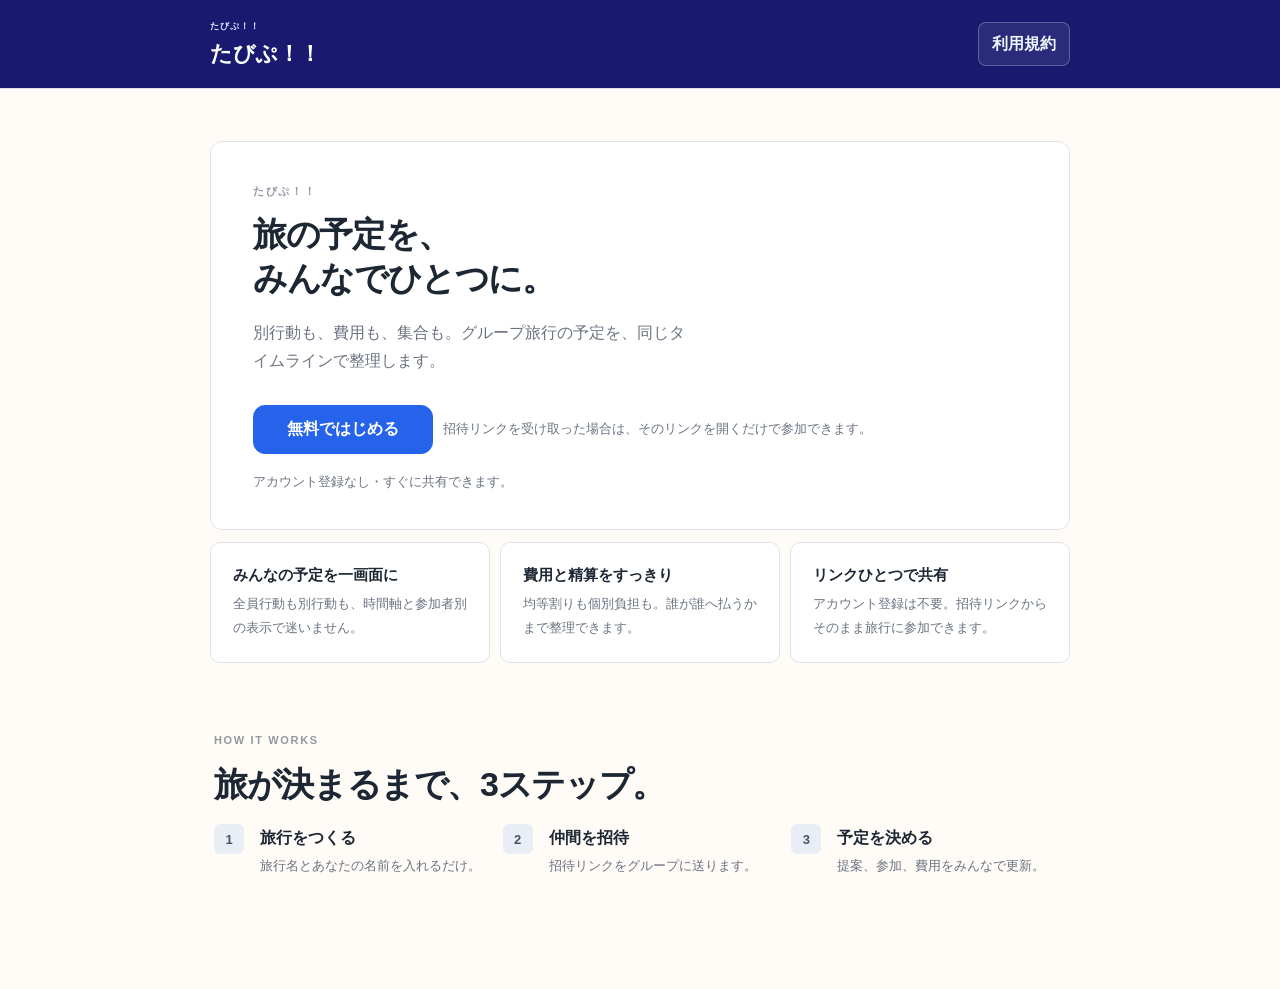
==== index.html @ c7f22141 "Share app header on landing page" ====
<!doctype html>
<html lang="ja">
<head>
  <meta charset="utf-8"><meta name="viewport" content="width=device-width,initial-scale=1">
  <title>たびぷ！！ | みんなの旅を、ひとつに。</title><link rel="stylesheet" href="style.css?v=tabipu-20260816">
  <script>const p=new URLSearchParams(location.search);if(p.has('trip')||p.has('invite')||p.has('start'))location.replace('app.html'+location.search+location.hash);</script>
</head>
<body class="homeOnly">
  <header id="siteHeader" class="landingHeader"><div><p class="eyebrow">たびぷ！！</p><h1>たびぷ！！</h1></div><a class="identity termsBack" href="terms.html">利用規約</a></header>
  <section class="welcome">
    <div class="welcomeInner"><p class="eyebrow">たびぷ！！</p><h1>旅の予定を、<br>みんなでひとつに。</h1><p>別行動も、費用も、集合も。グループ旅行の予定を、同じタイムラインで整理します。</p><div class="welcomeActions"><a class="primary homeCta" href="app.html?start=1">無料ではじめる</a><p class="homeInviteNote">招待リンクを受け取った場合は、そのリンクを開くだけで参加できます。</p></div><small>アカウント登録なし・すぐに共有できます。</small></div>
    <div class="homeFeatures"><article><i>⌁</i><h3>みんなの予定を一画面に</h3><p>全員行動も別行動も、時間軸と参加者別の表示で迷いません。</p></article><article><i>¥</i><h3>費用と精算をすっきり</h3><p>均等割りも個別負担も。誰が誰へ払うかまで整理できます。</p></article><article><i>↗</i><h3>リンクひとつで共有</h3><p>アカウント登録は不要。招待リンクからそのまま旅行に参加できます。</p></article></div>
    <section class="homeSteps"><p class="eyebrow">HOW IT WORKS</p><h2>旅が決まるまで、3ステップ。</h2><div><article><b>1</b><h3>旅行をつくる</h3><p>旅行名とあなたの名前を入れるだけ。</p></article><article><b>2</b><h3>仲間を招待</h3><p>招待リンクをグループに送ります。</p></article><article><b>3</b><h3>予定を決める</h3><p>提案、参加、費用をみんなで更新。</p></article></div></section>
  </section>
</body></html>
---- style.css ----
:root{--ink:#22313f;--muted:#697783;--paper:#fffdf8;--line:#e9e3d9;--accent:#e75d38;--navy:#18344a}*{box-sizing:border-box}body{margin:0;background:#f5f1e9;color:var(--ink);font-family:-apple-system,BlinkMacSystemFont,"Segoe UI",sans-serif}header{padding:28px max(20px,calc((100% - 860px)/2));background:var(--navy);color:white;display:flex;justify-content:space-between;gap:16px;align-items:center}h1,h2,p{margin-top:0}h1{margin-bottom:4px;font-size:28px}.eyebrow{font-size:11px;letter-spacing:.12em;font-weight:700;opacity:.72;margin-bottom:8px}header p:last-child{margin:0;opacity:.75}.identity,button,.fileButton{border:0;border-radius:10px;padding:11px 14px;font:inherit;font-weight:650;cursor:pointer}.identity{white-space:nowrap;background:#ffffff19;color:white;border:1px solid #ffffff40}.primary{background:var(--accent);color:white;box-shadow:0 5px 14px #a6371e40}.textButton{background:transparent;color:var(--accent);padding:5px}main{max-width:860px;margin:auto;padding:20px}.hero{padding:24px;background:#f2c87f;border-radius:18px;margin-bottom:18px}.hero h2{font-size:24px;margin-bottom:8px}.hero h2 span{background:var(--navy);color:white;border-radius:20px;padding:3px 10px;font-size:17px}.card{background:var(--paper);border:1px solid var(--line);border-radius:16px;padding:18px;margin-bottom:16px;box-shadow:0 2px 8px #2f241008}.sectionHead{display:flex;align-items:center;justify-content:space-between;gap:12px;margin-bottom:14px}.sectionHead h2{margin:0;font-size:19px}.sectionHead input{border:1px solid var(--line);border-radius:8px;padding:7px}.timeline{position:relative}.event{display:grid;grid-template-columns:80px 1fr;gap:10px;padding:12px 0;border-top:1px solid var(--line)}.event time{font-weight:700;font-size:13px;color:var(--muted)}.eventBody{border-left:5px solid var(--accent);padding:3px 10px}.eventBody strong{display:block}.eventBody small{display:block;color:var(--muted);margin-top:4px}.chip{display:inline-block;margin:7px 3px 0 0;padding:3px 8px;border-radius:12px;background:#edf0f1;font-size:12px}.proposal{padding:16px 0;border-top:1px solid var(--line)}.proposal:first-child{border-top:0;padding-top:0}.proposal h3{margin:0 0 6px;font-size:17px}.meta{font-size:13px;color:var(--muted)}.votes{display:flex;gap:7px;flex-wrap:wrap;margin:12px 0}.vote{background:#f2f0eb;color:var(--ink);font-size:13px;padding:8px 10px}.vote.active{background:#dcece7;color:#175343}.adopt{background:var(--navy);color:#fff;font-size:13px}.members{display:flex;gap:10px;flex-wrap:wrap}.member{background:#f4f1eb;border-radius:20px;padding:7px 11px;font-size:14px}.dot{display:inline-block;width:9px;height:9px;border-radius:50%;margin-right:5px}.tools p{color:var(--muted)}.tools button,.fileButton{background:#eee9df;margin-right:8px;display:inline-block}dialog{width:min(92vw,480px);border:0;border-radius:16px;box-shadow:0 16px 50px #0005;padding:24px;color:var(--ink)}dialog::backdrop{background:#18344a80}dialog form{display:grid;gap:14px}dialog h2{margin:0}.close{position:absolute;right:10px;top:8px;background:transparent;font-size:24px;font-weight:400;padding:4px 10px}label{display:grid;gap:6px;font-weight:650}input{font:inherit;padding:10px;border-radius:8px;border:1px solid #d9d3c8}.row{display:grid;grid-template-columns:1fr 1fr;gap:10px}fieldset{border:1px solid var(--line);border-radius:10px}.choice{display:block;padding:7px;font-weight:400}.choice input{padding:0;margin-right:8px}.identityChoice{display:block;text-align:left;background:#f3f0e9;margin:0;padding:12px}.empty{color:var(--muted);font-size:14px;padding:8px 0}@media(max-width:560px){header{padding:22px 16px;align-items:flex-start;flex-direction:column}.identity{width:100%;text-align:left}main{padding:14px}.hero{padding:20px}.event{grid-template-columns:65px 1fr}}
:root{--x:0}.expenseSummary{display:flex;gap:8px;overflow:auto;padding-bottom:8px}.balance{flex:1;min-width:145px;background:#f4f1eb;border-radius:10px;padding:11px;font-size:13px}.balance strong{display:block;font-size:18px;margin-top:4px}.positive{color:#14725f}.negative{color:#bd442b}.expenseLine{display:flex;justify-content:space-between;gap:10px}.expenseLine b{white-space:nowrap}.settlements{margin-top:10px;padding:12px;background:#e3f0ec;border-radius:10px}.settlements h3{font-size:14px;margin:0 0 8px}.settlements p{font-size:14px;margin:5px 0}.validation{font-size:13px;color:#bd442b;margin:0}select{font:inherit;padding:10px;border-radius:8px;border:1px solid #d9d3c8;background:white}
[hidden]{display:none!important}
.mapLink{display:inline-block;margin-top:8px;color:#1669c6;text-decoration:none;font-size:13px;font-weight:650}.mapLink:hover{text-decoration:underline}
.hint{font-size:12px;font-weight:400;color:var(--muted)}
.stayTimeline{margin:2px 0 14px}.stayLane{border:1px solid #bdd3cb;background:#eff7f3;border-radius:12px;padding:13px;margin-bottom:8px}.stayLane h3{margin:0 0 5px;font-size:16px}.stayLane p{margin:5px 0;font-size:13px;color:#45655c}.stayLabel{font-size:11px;font-weight:700;letter-spacing:.08em;color:#287661}
textarea{font:inherit;padding:10px;border-radius:8px;border:1px solid #d9d3c8;resize:vertical}
#scheduleCostFields{border-top:1px solid var(--line);padding-top:14px}#scheduleCostFields h3{margin:0;font-size:16px}
.inlineCost{border-top:1px solid var(--line);padding-top:13px}.inlineCost h3{margin:0;font-size:16px}.inlineCost p{margin:8px 0}.inlineCost select{padding:7px}.inlineCost label{display:block}
.editButton{background:#eee9df;color:var(--ink);font-size:13px;padding:8px 10px;margin-top:10px}.activityLog{border-top:1px solid var(--line);margin-top:18px;padding-top:15px}.activityLog h3{font-size:16px;margin:0 0 8px}.logItem{border-top:1px solid var(--line);padding:9px 0;font-size:13px}.logItem small{display:block;color:var(--muted);margin-top:3px}
.answerNeeded{margin:8px 0;color:#b5482c;font-size:13px;font-weight:700}
.viewSwitch{display:inline-flex;gap:4px;margin-right:8px}.viewSwitch button{padding:7px 9px;background:#eee9df;color:var(--ink);font-size:12px}.viewSwitch button.active{background:var(--navy);color:#fff}.memberLane{border-top:1px solid var(--line);padding:13px 0}.memberLane h3{margin:0 0 8px;font-size:15px}.laneEvent{border-left:4px solid var(--accent);padding:7px 9px;margin:7px 0;background:#fff}.laneEvent time{font-size:12px;font-weight:700;color:var(--muted);margin-right:8px}.laneEvent small{display:block;color:var(--muted);margin-top:3px}
.allPlans{margin-top:20px;padding-top:16px;border-top:2px solid var(--line)}.allPlans h3{margin:0 0 8px;font-size:17px}.allPlan{padding:9px 0;border-top:1px solid var(--line);font-size:14px}.allPlan time{color:var(--muted);font-weight:700;margin-right:7px}.allPlan small{color:var(--muted)}
.timelineTitleRow{margin-bottom:12px}.timelineControls{display:flex;gap:8px;flex-wrap:wrap;align-items:center;margin-bottom:14px}.timelineControls #datePicker{width:154px}.timelineControls .viewSwitch{margin:0}
.typeBadge{display:inline-block;border-radius:10px;padding:2px 7px;margin-right:5px;font-size:11px;font-weight:700;color:#fff}.type-transport{background:#4476b9}.type-stay{background:#278468}.type-meal{background:#c46725}.type-attraction{background:#7a5bbb}.type-other{background:#687582}.type-activity{background:#e75d38}
.eventBody{background:#fff!important;color:var(--ink)}
.welcome{min-height:calc(100vh - 120px);padding:52px 20px 72px;background:linear-gradient(135deg,#f5f1e9 0%,#f8f5ee 62%,#e5efea 100%)}.welcomeInner{max-width:650px;margin:0 auto;padding:48px 42px;border:1px solid #e2ddd2;border-radius:24px;background:#fffdf9;box-shadow:0 18px 46px #20354512}.welcome .eyebrow{color:#3f6d72;font-size:11px;letter-spacing:.15em;font-weight:750}.welcome h2{font-size:clamp(31px,6vw,49px);line-height:1.24;letter-spacing:.01em;margin:13px 0 18px;color:#17394d}.welcome p:not(.eyebrow){max-width:440px;color:var(--muted);line-height:1.8}.welcomeActions{display:flex;gap:10px;flex-wrap:wrap;margin:29px 0 18px}.welcome .primary{padding:14px 18px}.welcomeSecondary{padding:13px 17px;background:#edf2ee;color:#245a58;border:1px solid #cfe0d8}.welcome small{color:var(--muted)}
.consent{margin-top:-4px;color:var(--muted);font-size:12px;line-height:1.65}
.joinParticipantButtons{display:grid;grid-template-columns:1fr 1fr;gap:9px;padding:3px 0}.joinParticipantButtons button{min-height:64px;padding:11px 12px;text-align:left;background:#f7faf8;color:#244c50;border:1px solid #d8e5df;border-radius:12px;font-size:14px;line-height:1.35;box-shadow:none;transition:.15s ease}.joinParticipantButtons button:hover{border-color:#4d8980;background:#edf6f2;transform:translateY(-1px)}.newParticipantName{margin-top:10px;padding-top:18px;border-top:1px solid var(--line)}.newParticipantName span{font-size:16px;color:var(--ink)}#joinInfoDialog{padding:30px}#joinInfoDialog h2{font-size:24px;margin-bottom:7px}#joinInfoDialog .hint{line-height:1.65;margin-bottom:18px}@media(max-width:420px){.joinParticipantButtons{grid-template-columns:1fr}}
/* Header: keep the trip name prominent and make the current-user control feel secondary. */
header{position:relative;isolation:isolate;overflow:hidden;padding-top:24px;padding-bottom:24px;background:linear-gradient(118deg,#112e43 0%,#19485a 58%,#27606b 100%);box-shadow:0 3px 16px #102b3a24}
header::before{content:"";position:absolute;z-index:-1;width:330px;height:330px;right:-125px;top:-220px;border:1px solid #ffffff2c;border-radius:50%;box-shadow:0 0 0 34px #ffffff0b,0 0 0 68px #ffffff08}
header::after{content:"";position:absolute;z-index:-1;width:210px;height:210px;left:38%;bottom:-180px;border-radius:50%;background:#ed9d6652;filter:blur(3px)}
header h1{font-size:30px;line-height:1.15;letter-spacing:.01em;margin:0 0 9px}
header .eyebrow{display:flex;align-items:center;gap:7px;margin:0 0 8px;color:#b9dde0;font-size:10px;letter-spacing:.16em;opacity:1}
header .eyebrow::before{content:"";width:18px;height:2px;background:#f3ae72;border-radius:2px}
header p:last-child{display:inline-flex;align-items:center;min-height:25px;padding:3px 9px;border-radius:99px;background:#ffffff14;color:#e6f1ee;font-size:13px;opacity:1}
.identity{min-height:44px;padding:10px 13px;border-radius:12px;background:#ffffff12;border:1px solid #ffffff36;box-shadow:inset 0 1px #ffffff19;backdrop-filter:blur(8px);transition:background .15s ease,transform .15s ease}
.identity:hover{background:#ffffff20;transform:translateY(-1px)}
@media(max-width:560px){header{padding-top:22px;padding-bottom:20px}header h1{font-size:27px}.identity{width:auto;min-width:100%;text-align:left}}
@media(max-width:560px){.welcome{padding:28px 16px 48px}.welcomeInner{padding:32px 24px;border-radius:19px}.welcomeActions{display:grid}.welcomeActions button{width:100%}}

/* Mobile finishing pass: keep every common action within thumb reach and avoid cramped two-column forms. */
@media(max-width:560px){
  body{font-size:15px}
  header{gap:14px}
  header .eyebrow{font-size:9px;letter-spacing:.13em}
  header h1{font-size:26px}
  .identity{min-height:46px;padding:11px 13px}
  main{padding:12px 10px 28px}
  .card{border-radius:14px;padding:16px 14px;margin-bottom:12px}
  .sectionHead{align-items:center;margin-bottom:13px}
  .sectionHead h2{font-size:18px}
  .textButton{min-height:40px;padding:8px 4px;white-space:nowrap}
  .timelineControls{display:grid;grid-template-columns:minmax(0,1fr);gap:9px;min-width:0}
  .timelineControls #datePicker{display:block;box-sizing:border-box;min-width:0;max-width:100%;width:100%;min-height:44px;font-size:16px}
  .row,.row label,.timelineControls,label:has(input[type="date"]){min-width:0;max-width:100%}
  input[type="date"]{display:block;box-sizing:border-box;min-width:0!important;max-width:100%!important;width:100%!important;-webkit-appearance:none;appearance:none}
  input[type="date"]::-webkit-date-and-time-value{min-width:0;text-align:left}
  input[type="date"]::-webkit-datetime-edit{min-width:0;padding:0}
  .timelineControls .viewSwitch{display:grid;grid-template-columns:1fr 1fr;width:100%}
  .viewSwitch button{min-height:42px;padding:9px}
  .event{grid-template-columns:58px minmax(0,1fr);gap:8px;padding:13px 0}
  .event time{font-size:12px;line-height:1.45;word-break:break-word}
  .eventBody{min-width:0;padding:4px 9px;overflow-wrap:anywhere}
  .eventBody strong{font-size:15px;line-height:1.45}
  .eventBody small{font-size:12px;line-height:1.55}
  .chip{margin-top:6px;padding:4px 8px}
  .stayLane{padding:12px}
  .proposal{padding:14px 0}
  .proposal h3{font-size:16px;line-height:1.45;overflow-wrap:anywhere}
  .votes{gap:6px;margin:10px 0}
  .vote,.adopt,.editButton{min-height:40px;padding:8px 10px}
  .members{gap:7px}
  .member{padding:7px 10px}
  .expenseSummary{margin:0 -2px;padding:0 2px 9px;scroll-snap-type:x proximity}
  .balance{min-width:174px;scroll-snap-align:start}
  .settlements{padding:12px}
  .expenseLine{align-items:flex-start;flex-direction:column;gap:3px}
  .tools button,.tools .fileButton{width:100%;min-height:44px;margin:0 0 8px;text-align:left}
  dialog{width:100vw;max-width:none;max-height:90svh;margin:0;padding:26px 18px 20px;border-radius:20px 20px 0 0;position:fixed;bottom:0}
  dialog form{max-height:calc(90svh - 46px);overflow:auto;padding:2px 3px 14px;gap:13px}
  dialog h2{padding-right:34px;font-size:22px;line-height:1.35}
  .close{right:8px;top:8px;min-width:44px;min-height:44px;padding:3px 10px}
  input,select,textarea{min-height:44px;font-size:16px}
  textarea{min-height:88px}
  label{gap:7px}
  .row{grid-template-columns:1fr;gap:12px}
  fieldset{padding:8px}
  .choice{min-height:42px;padding:10px 7px}
  .choice input{min-height:auto}
  .primary{min-height:48px;font-size:16px}
  .inlineCost p{line-height:1.55}
  .joinParticipantButtons{gap:8px}
  #joinInfoDialog{padding:26px 18px 20px}
  #joinInfoDialog .joinParticipantButtons{grid-template-columns:1fr}
  .joinParticipantButtons button{min-height:56px;font-size:15px}
  .newParticipantName{padding-top:14px}
  .welcome{min-height:calc(100svh - 116px)}
}

@media(max-width:360px){
  .card{padding:14px 12px}
  .event{grid-template-columns:53px minmax(0,1fr)}
  .sectionHead h2{font-size:17px}
  .textButton{font-size:14px}
  .welcomeInner{padding:28px 20px}
}

.memberInvite{display:flex;justify-content:center;margin-top:16px;padding-top:14px;border-top:1px solid var(--line)}
.inviteButton{min-width:210px;background:#e3f0ec;color:#175343;border:1px solid #bdd9ce;box-shadow:none}
input::placeholder,textarea::placeholder{color:transparent;opacity:0}
.siteFooter{max-width:860px;margin:0 auto;padding:0 20px 28px;text-align:center;font-size:13px}.siteFooter a{color:var(--muted);text-decoration:none}.siteFooter a:hover{text-decoration:underline}.termsPage{max-width:760px}.terms h2{margin:26px 0 8px;font-size:18px}.terms p{line-height:1.85}.terms .meta{color:var(--muted);font-size:13px}.termsBack{text-decoration:none;display:inline-flex;align-items:center}@media(max-width:560px){.siteFooter{padding:0 14px 24px}.termsPage{padding:12px 10px 28px}.terms h2{font-size:17px;margin-top:23px}.terms p{line-height:1.78}.termsBack{width:auto;min-width:auto}}

.welcome{min-height:100svh}.homeNav{max-width:980px;margin:0 auto 36px;display:flex;align-items:center;justify-content:space-between;color:var(--muted);font-size:13px}.homeNav a{color:inherit;text-decoration:none}.homeNav>a:last-child:hover{text-decoration:underline}.homeBrand{display:inline-flex;align-items:center;gap:8px;color:var(--navy)!important;font-size:16px;font-weight:800;letter-spacing:.01em}.homeBrand span{width:21px;height:10px;border-top:3px solid var(--accent);border-bottom:3px solid #4f8b87;border-radius:99px;transform:skewX(-24deg)}.welcomeInner{max-width:980px;padding:54px 54px 48px;background:linear-gradient(115deg,#fffdf9 0%,#fffdf9 62%,#eef5f1 100%);position:relative;overflow:hidden}.welcomeInner::after{content:"";position:absolute;right:-36px;bottom:-65px;width:245px;height:245px;border:24px solid #e8ad7e2b;border-radius:50%}.welcomeInner>*{position:relative;z-index:1}.welcomeInner .primary{min-width:180px}.homeFeatures{max-width:980px;margin:20px auto 68px;display:grid;grid-template-columns:repeat(3,1fr);gap:13px}.homeFeatures article{padding:23px 22px;background:#fffdf9;border:1px solid var(--line);border-radius:16px;box-shadow:0 7px 18px #19354309}.homeFeatures i{display:grid;place-items:center;width:34px;height:34px;border-radius:10px;background:#e6f1ed;color:#1e6760;font-style:normal;font-size:20px;font-weight:800}.homeFeatures h3{margin:15px 0 7px;font-size:16px}.homeFeatures p{margin:0;color:var(--muted);font-size:13px;line-height:1.7}.homeSteps{max-width:980px;margin:0 auto;padding:0 4px 34px}.homeSteps h2{font-size:27px;margin:10px 0 24px;color:var(--navy)}.homeSteps>div{display:grid;grid-template-columns:repeat(3,1fr);gap:14px}.homeSteps article{display:grid;grid-template-columns:34px 1fr;column-gap:12px}.homeSteps b{grid-row:span 2;display:grid;place-items:center;width:30px;height:30px;border-radius:50%;background:var(--navy);color:#fff;font-size:13px}.homeSteps h3{margin:4px 0 5px;font-size:16px}.homeSteps p{margin:0;color:var(--muted);font-size:13px;line-height:1.65}@media(max-width:700px){.homeFeatures,.homeSteps>div{grid-template-columns:1fr}.homeFeatures{margin-bottom:48px}.homeSteps article{max-width:390px}}@media(max-width:560px){.welcome{padding:22px 16px 42px}.homeNav{margin-bottom:24px}.welcomeInner{padding:31px 24px 29px}.welcomeInner::after{width:190px;height:190px;right:-60px;bottom:-80px}.welcome h2{font-size:33px}.homeFeatures{gap:10px;margin:14px 0 42px}.homeFeatures article{padding:18px 17px;display:grid;grid-template-columns:35px 1fr;column-gap:12px}.homeFeatures h3{margin:1px 0 5px}.homeFeatures p{grid-column:2}.homeSteps h2{font-size:23px;margin-bottom:20px}.homeSteps>div{gap:17px}}
.headerActions{display:flex;align-items:center;gap:9px}.homeLink{padding:10px 11px;border-radius:10px;color:#e6f1ee;text-decoration:none;font-size:14px;font-weight:700}.homeLink:hover{background:#ffffff14}.newTripButton{min-height:40px;padding:9px 12px;background:#f3ae72;color:#17394d;border:1px solid #ffd1ad;box-shadow:none;font-size:14px;white-space:nowrap}@media(max-width:560px){.headerActions{width:100%;flex-direction:column;align-items:stretch;gap:6px}.homeLink{text-align:left;padding:10px 13px}.headerActions .identity,.headerActions .newTripButton{width:100%;text-align:left}}
.homeOnly .welcome{display:block}.homeCta{display:inline-flex;align-items:center;justify-content:center;text-decoration:none}.homeInviteNote{align-self:center!important;margin:0!important;font-size:13px!important;line-height:1.6!important;max-width:285px}
.mobileBottomActions{display:none}@media(max-width:560px){main{padding-bottom:8px}.headerActions{display:block;width:auto}.headerActions .newTripButton{display:none}.headerActions .identity{display:block;width:auto;min-width:0;text-align:left}.mobileBottomActions{position:relative;display:grid;grid-template-columns:1fr;margin:0 10px 8px;padding:9px;border:1px solid var(--line);border-radius:12px;background:var(--paper);box-shadow:0 4px 10px #2035450a}.mobileBottomActions button{min-height:42px;border-radius:9px;padding:9px 12px;font:inherit;font-size:15px;font-weight:700;text-align:center}.mobileBottomActions #openTripSetupBottom{background:#f3ae72;color:#17394d;border:1px solid #ffd1ad}.siteFooter{padding-bottom:14px}}

/* Editorial travel-board theme */
:root{--ink:#172433;--muted:#5e6870;--paper:#fffef9;--line:#c9c7bd;--accent:#e63f20;--navy:#172433}
body{background:#e7e4db;background-image:linear-gradient(90deg,#d8d5cb55 1px,transparent 1px),linear-gradient(#d8d5cb55 1px,transparent 1px);background-size:26px 26px;color:var(--ink);font-family:"Hiragino Sans","Yu Gothic",-apple-system,BlinkMacSystemFont,"Segoe UI",sans-serif}
header{padding-top:20px!important;padding-bottom:20px!important;background:#172433!important;border-bottom:5px solid var(--accent);box-shadow:none!important}
header::before,header::after{display:none!important}header h1{font-size:29px!important;letter-spacing:-.02em}header .eyebrow{color:#f0c56b!important}header .eyebrow::before{width:12px!important;background:var(--accent)!important}.identity{border-radius:3px!important;background:transparent!important;border:1px solid #80909b!important;box-shadow:none!important;backdrop-filter:none!important}.identity:hover{background:#ffffff16!important;transform:none!important}
button,.fileButton{border-radius:3px!important;box-shadow:none!important;letter-spacing:.01em}.primary{background:var(--accent)!important;border:1px solid #bd2c16!important;box-shadow:4px 4px 0 #172433!important}.primary:active{transform:translate(2px,2px);box-shadow:2px 2px 0 #172433!important}.textButton{color:var(--accent)!important;font-weight:800}.newTripButton{border-radius:3px!important;background:#f0c56b!important;border-color:#f0c56b!important}
main{max-width:920px}.card{border:1px solid #aaa99f!important;border-radius:3px!important;box-shadow:4px 4px 0 #b9b6ad!important;background:var(--paper)!important}.sectionHead{padding-bottom:11px;border-bottom:2px solid var(--ink)}.sectionHead h2{font-size:18px!important;letter-spacing:.04em}.sectionHead h2::before{content:"/ ";color:var(--accent)}
.event{border-color:#d8d5cb!important}.eventBody{border-left-width:4px!important;background:transparent!important}.eventBody strong{font-size:16px}.chip{border-radius:2px!important;background:#e8e7df!important}.typeBadge{border-radius:2px!important}.stayLane{border-radius:3px!important;border-color:#6f8c87!important;background:#eff2e9!important}.proposal{border-color:#d8d5cb!important}.proposal h3{letter-spacing:.01em}.vote,.editButton{border-radius:3px!important;background:#e8e7df!important}.adopt{border-radius:3px!important;background:#172433!important}.members{gap:7px}.member{border-radius:3px!important;background:#ecebe4!important}.memberInvite{border-color:#c9c7bd!important}.inviteButton{border-radius:3px!important;background:#f0c56b!important;border-color:#dba841!important;color:#172433!important}
.balance{border-radius:3px!important;background:#ecebe4!important;border-left:4px solid #172433}.settlements{border-radius:3px!important;background:#eef2e9!important;border:1px solid #98a69c}.tools button,.fileButton{border:1px solid #c9c7bd!important;border-radius:3px!important;background:#ecebe4!important}.activityLog{border-color:#c9c7bd!important}
dialog{border-radius:4px!important;border:2px solid #172433!important;box-shadow:8px 8px 0 #17243380!important}dialog::backdrop{background:#172433b8!important}.close{border-radius:0!important}.row input,.row select,input,select,textarea{border-radius:2px!important;background:#fffef9!important;border-color:#aead9f!important}fieldset{border-radius:2px!important}.choice{border-bottom:1px solid #e4e1d8}.choice:last-child{border-bottom:0}.inlineCost,#scheduleCostFields{border-color:#c9c7bd!important}
.siteFooter{font-size:12px!important;color:#59636b}.siteFooter a{color:#36434b!important}.homeLink{border-radius:3px!important}.welcome{background:#e7e4db!important;background-image:linear-gradient(90deg,#d8d5cb55 1px,transparent 1px),linear-gradient(#d8d5cb55 1px,transparent 1px)!important;background-size:26px 26px!important}.homeNav{border-bottom:1px solid #aaa99f;padding-bottom:13px}.homeBrand{font-family:Georgia,"Yu Mincho",serif;font-size:19px!important}.homeBrand span{border-radius:0!important}.welcomeInner{border:2px solid #172433!important;border-radius:3px!important;background:#fffef9!important;box-shadow:8px 8px 0 #172433!important}.welcomeInner::after{display:none}.welcome h2{font-family:Georgia,"Yu Mincho",serif;letter-spacing:-.04em!important;color:#172433!important}.welcome .eyebrow{color:#a7321d!important}.welcomeSecondary{border-radius:3px!important;background:transparent!important;color:#172433!important;border:1px solid #172433!important}.homeFeatures article{border-radius:3px!important;border-color:#aaa99f!important;background:#fffef9!important;box-shadow:3px 3px 0 #b9b6ad!important}.homeFeatures i{border-radius:2px!important;background:#172433!important;color:#f0c56b!important}.homeSteps h2{font-family:Georgia,"Yu Mincho",serif}.homeSteps b{border-radius:2px!important;background:var(--accent)!important}.homeCta{box-shadow:4px 4px 0 #172433!important}.homeInviteNote{color:#5e6870!important}
@media(max-width:560px){header{padding:16px!important}header h1{font-size:25px!important}.card{box-shadow:3px 3px 0 #b9b6ad!important;border-radius:2px!important}.sectionHead{padding-bottom:9px}.mobileBottomActions{border-radius:2px!important;border-color:#aaa99f!important;background:#fffef9!important;box-shadow:3px 3px 0 #b9b6ad!important}.mobileBottomActions #openTripSetupBottom{border-radius:2px!important;background:#f0c56b!important;color:#172433!important;border-color:#dba841!important}.welcomeInner{box-shadow:5px 5px 0 #172433!important}.homeFeatures article{box-shadow:2px 2px 0 #b9b6ad!important}}

/* Friendly travel club theme */
:root{--ink:#183b3a;--muted:#687877;--paper:#ffffff;--line:#dce6e2;--accent:#f05d43;--navy:#183b3a}
body{background:#f5f7f5!important;background-image:none!important;color:var(--ink)!important}
header{background:#183b3a!important;border-bottom:0!important;box-shadow:0 2px 0 #0d2524!important}header::before{display:block!important;content:""!important;position:absolute!important;width:260px!important;height:260px!important;right:-110px!important;top:-175px!important;border:34px solid #78c8b84d!important;border-radius:50%!important;box-shadow:none!important}header h1{font-size:28px!important;letter-spacing:-.025em!important}header .eyebrow{color:#bde9de!important;letter-spacing:.13em!important}header .eyebrow::before{width:16px!important;background:#f7b86a!important;border-radius:99px!important}
.identity{border-radius:999px!important;background:#ffffff14!important;border:1px solid #ffffff38!important}.newTripButton{border-radius:999px!important;background:#f7b86a!important;border-color:#f7b86a!important;color:#183b3a!important}
button,.fileButton{border-radius:10px!important;letter-spacing:0!important}.primary{background:var(--accent)!important;border-color:var(--accent)!important;box-shadow:0 7px 15px #e85c4130!important}.primary:active{transform:translateY(1px)!important;box-shadow:0 3px 8px #e85c4130!important}.textButton{color:var(--accent)!important;font-weight:750!important}
main{max-width:900px}.card{border:1px solid var(--line)!important;border-radius:16px!important;box-shadow:0 5px 18px #193f3a0b!important;background:var(--paper)!important}.sectionHead{padding-bottom:0!important;border-bottom:0!important}.sectionHead h2{font-size:19px!important;letter-spacing:0!important}.sectionHead h2::before{content:""!important;display:inline-block!important;width:8px!important;height:8px!important;margin:0 8px 2px 0!important;background:#78c8b8!important;border-radius:50%!important}
.event{border-color:#edf1ef!important}.eventBody{border-left-width:4px!important;background:#fbfcfb!important;border-radius:0 10px 10px 0!important;padding:8px 11px!important}.eventBody strong{font-size:16px}.chip{border-radius:999px!important;background:#edf5f2!important}.typeBadge{border-radius:999px!important}.stayLane{border-radius:12px!important;border-color:#d3e8e0!important;background:#f1f8f5!important}.proposal{border-color:#edf1ef!important}.proposal h3{letter-spacing:0!important}.vote,.editButton{border-radius:999px!important;background:#f1f4f2!important}.adopt{border-radius:999px!important;background:#183b3a!important}.member{border-radius:999px!important;background:#edf5f2!important}.memberInvite{border-color:#e7eeeb!important}.inviteButton{border-radius:999px!important;background:#e1f2ec!important;border-color:#c4e4d9!important;color:#226055!important}
.balance{border-radius:12px!important;background:#f1f7f4!important;border-left:0!important}.settlements{border-radius:12px!important;background:#f1f8f5!important;border-color:#cbe6dd!important}.tools button,.fileButton{border:1px solid #dce6e2!important;border-radius:10px!important;background:#f4f7f5!important}.activityLog{border-color:#e7eeeb!important}
dialog{border-radius:20px!important;border:0!important;box-shadow:0 20px 60px #102c2760!important}dialog::backdrop{background:#173b388c!important}.close{border-radius:999px!important}.row input,.row select,input,select,textarea{border-radius:10px!important;background:#fff!important;border-color:#cfddd8!important}fieldset{border-radius:12px!important;border-color:#dce6e2!important}.choice{border-bottom-color:#eef2f0!important}.inlineCost,#scheduleCostFields{border-color:#e5ece9!important}
.siteFooter{color:#748280!important}.siteFooter a{color:#58706a!important}.welcome{background:#f5f7f5!important;background-image:none!important}.homeNav{border-bottom:0!important}.homeBrand{font-family:inherit!important;font-size:18px!important;color:#183b3a!important}.homeBrand span{border-radius:99px!important;border-top-color:#f05d43!important;border-bottom-color:#78c8b8!important}.welcomeInner{border:0!important;border-radius:24px!important;background:#e5f4ef!important;box-shadow:none!important}.welcomeInner::after{display:block!important;right:-46px!important;bottom:-88px!important;width:265px!important;height:265px!important;border:0!important;background:#f8c67980!important;border-radius:50%!important}.welcome h2{font-family:inherit!important;letter-spacing:-.045em!important;color:#183b3a!important}.welcome .eyebrow{color:#36796d!important}.welcomeSecondary{border-radius:999px!important;background:#fff!important;color:#285c55!important;border:1px solid #c5e1d8!important}.homeFeatures article{border-radius:16px!important;border-color:#dce6e2!important;background:#fff!important;box-shadow:0 5px 16px #193f3a0a!important}.homeFeatures i{border-radius:11px!important;background:#e2f2ed!important;color:#287565!important}.homeSteps h2{font-family:inherit!important}.homeSteps b{border-radius:50%!important;background:#f05d43!important}.homeCta{box-shadow:0 7px 15px #e85c4130!important}.homeInviteNote{color:#687877!important}
@media(max-width:560px){header{padding:17px 16px!important}header h1{font-size:25px!important}.card{box-shadow:0 4px 13px #193f3a0a!important;border-radius:14px!important}.mobileBottomActions{border-radius:14px!important;border-color:#dce6e2!important;background:#fff!important;box-shadow:0 4px 13px #193f3a0a!important}.mobileBottomActions #openTripSetupBottom{border-radius:10px!important;background:#f7b86a!important;color:#183b3a!important;border-color:#f7b86a!important}.welcomeInner{box-shadow:none!important}.homeFeatures article{box-shadow:0 4px 13px #193f3a0a!important}}

/* Quiet product UI: less decoration, clearer hierarchy. */
:root{--ink:#202124;--muted:#6b7077;--paper:#ffffff;--line:#e2e4e7;--accent:#e85b45;--navy:#202124}
body{background:#f7f7f8!important;color:var(--ink)!important}
header{background:#ffffff!important;color:var(--ink)!important;border-bottom:1px solid var(--line)!important;box-shadow:none!important}header::before,header::after{display:none!important}header h1{font-size:22px!important;letter-spacing:-.02em!important;margin-bottom:2px!important}header .eyebrow{color:#798087!important;font-size:9px!important;letter-spacing:.11em!important}header .eyebrow::before{display:none!important}header p:last-child{background:transparent!important;color:var(--muted)!important;padding:0!important;min-height:0!important}.identity{color:#2d4b45!important;background:#f3f7f6!important;border:1px solid #d9e6e1!important;border-radius:8px!important}.newTripButton{background:var(--accent)!important;border-color:var(--accent)!important;color:#fff!important;border-radius:8px!important}
button,.fileButton{border-radius:8px!important}.primary{box-shadow:none!important}.primary:active{transform:none!important;box-shadow:none!important}.textButton{font-weight:650!important}
main{max-width:860px}.card{border:1px solid var(--line)!important;border-radius:12px!important;box-shadow:none!important}.sectionHead{padding-bottom:12px!important;border-bottom:1px solid #eceef0!important}.sectionHead h2{font-size:17px!important;font-weight:700!important}.sectionHead h2::before{display:none!important}
.event{border-color:#eff0f1!important}.eventBody{background:transparent!important;border-radius:0!important;padding:4px 10px!important}.eventBody strong{font-size:15px!important}.chip{background:#f1f3f4!important;border-radius:6px!important}.typeBadge{border-radius:5px!important}.stayLane{border-radius:8px!important;background:#f6faf8!important;border-color:#dce9e3!important}.proposal{border-color:#eff0f1!important}.vote,.editButton{background:#f4f5f6!important;border-radius:7px!important}.adopt{background:#37474f!important;border-radius:7px!important}.member{background:#f3f5f5!important;border-radius:7px!important}.inviteButton{background:#f3f5f5!important;border-color:#dce3e1!important;color:#314843!important;border-radius:7px!important}
.balance{background:#f7f8f8!important;border-radius:8px!important}.settlements{background:#f6faf8!important;border-color:#dce9e3!important;border-radius:8px!important}.tools button,.fileButton{background:#f7f8f8!important;border-color:#e1e4e5!important;border-radius:7px!important}.activityLog{border-color:#eceef0!important}
dialog{border:1px solid #e1e4e5!important;border-radius:14px!important;box-shadow:0 18px 48px #1f292633!important}dialog::backdrop{background:#1f29266e!important}.close{border-radius:7px!important}.row input,.row select,input,select,textarea{border-radius:7px!important;border-color:#dadddf!important}.choice{border-bottom-color:#eff0f1!important}
.welcome{background:#f7f7f8!important}.homeNav{max-width:860px!important;border-bottom:0!important}.homeBrand{font-size:16px!important;color:#202124!important}.homeBrand span{display:none!important}.welcomeInner{max-width:860px!important;padding:42px!important;border:1px solid var(--line)!important;border-radius:12px!important;background:#fff!important}.welcomeInner::after{display:none!important}.welcome h2{font-size:34px!important;letter-spacing:-.04em!important;line-height:1.3!important}.welcome .eyebrow{color:#6b7077!important}.welcomeSecondary{background:#fff!important;color:#37474f!important;border-color:#dadddf!important;border-radius:8px!important}.homeFeatures{max-width:860px!important;gap:10px!important;margin-top:12px!important}.homeFeatures article{border:1px solid var(--line)!important;border-radius:10px!important;box-shadow:none!important;background:#fff!important}.homeFeatures i{display:none!important}.homeFeatures h3{margin-top:0!important;font-size:15px!important}.homeFeatures p{font-size:13px!important}.homeSteps{max-width:860px!important}.homeSteps h2{font-size:22px!important}.homeSteps b{background:#eef1f1!important;color:#52605f!important;border-radius:6px!important}.homeCta{box-shadow:none!important}.homeInviteNote{color:#6b7077!important}
@media(max-width:560px){header{padding:14px 16px!important}header h1{font-size:20px!important}.card{border-radius:10px!important;box-shadow:none!important}.mobileBottomActions{border-radius:10px!important;box-shadow:none!important;border-color:var(--line)!important}.mobileBottomActions #openTripSetupBottom{background:var(--accent)!important;color:#fff!important;border-color:var(--accent)!important;border-radius:7px!important}.welcomeInner{padding:28px 22px!important;border-radius:10px!important}.welcome h2{font-size:29px!important}.homeFeatures article{border-radius:9px!important;box-shadow:none!important}}

/* Form accents use the same orange as the primary action. */
dialog input[type="checkbox"],dialog input[type="radio"]{accent-color:var(--accent)}
dialog input:focus,dialog select:focus,dialog textarea:focus{outline:2px solid #e85b4530;border-color:var(--accent)!important}
dialog .primary{background:var(--accent)!important;border-color:var(--accent)!important}
dialog .identityChoice,dialog .joinParticipantButtons button{background:#fff8f6!important;border-color:#f2c5bb!important;color:#8d3929!important}
dialog .joinParticipantButtons button:hover{background:#fff1ed!important;border-color:var(--accent)!important}
dialog .vote.active{background:#fff0eb!important;color:#9b3d2c!important}

/* Blue and monochrome palette. */
:root{--ink:#1d2733;--muted:#6b7280;--paper:#ffffff;--line:#dfe3e8;--accent:#2563eb;--navy:#1d2733}
:root{--paper:#fffcf7}body{background:#fffcf7!important}header{background:#1d2733!important;color:#fff!important}header .eyebrow{color:#b9c7d8!important}header .eyebrow::before{background:#60a5fa!important}.identity{color:#e8eef6!important;background:#ffffff12!important;border-color:#ffffff38!important}.newTripButton,.mobileBottomActions #openTripSetupBottom{background:#2563eb!important;border-color:#2563eb!important;color:#fff!important}.primary,dialog .primary{background:#2563eb!important;border-color:#2563eb!important}.textButton{color:#2563eb!important}
:root{--paper:#fffcf7}body{background:#fffcf7!important}header{background:#191970!important;color:#fff!important}header .eyebrow{color:#dbeafe!important}header .eyebrow::before{background:#93c5fd!important}.identity{color:#eff6ff!important;background:#ffffff14!important;border-color:#ffffff40!important}.newTripButton,.mobileBottomActions #openTripSetupBottom{background:#2563eb!important;border-color:#2563eb!important;color:#fff!important}.primary,dialog .primary{background:#2563eb!important;border-color:#2563eb!important}.textButton{color:#2563eb!important}
.sectionHead h2::before{background:#64748b!important}.eventBody{background:#fafbfc!important}.chip{background:#eef1f5!important}.type-transport{background:#2563eb!important}.type-stay{background:#475569!important}.type-meal{background:#64748b!important}.type-attraction{background:#334155!important}.type-other,.type-activity{background:#7c8794!important}.stayLane{background:#f6f8fb!important;border-color:#dce3ec!important}.vote,.editButton{background:#f1f3f5!important;color:#303944!important}.vote.active,dialog .vote.active{background:#e9f0ff!important;color:#2455b5!important}.adopt{background:#334155!important}.member{background:#f0f2f5!important}.inviteButton{background:#edf2ff!important;border-color:#d5e1ff!important;color:#2455b5!important}.balance{background:#f6f7f9!important}.settlements{background:#f5f7fa!important;border-color:#dce3ec!important}.positive{color:#2563eb!important}.negative{color:#475569!important}.tools button,.fileButton{background:#f5f6f8!important}
dialog input[type="checkbox"],dialog input[type="radio"]{accent-color:#2563eb!important}dialog input:focus,dialog select:focus,dialog textarea:focus{outline-color:#2563eb30!important;border-color:#2563eb!important}dialog .identityChoice,dialog .joinParticipantButtons button{background:#f7f9ff!important;border-color:#d6e2ff!important;color:#2455b5!important}dialog .joinParticipantButtons button:hover{background:#eef4ff!important;border-color:#2563eb!important}
.welcome{background:#f6f7f9!important}.homeBrand{color:#1d2733!important}.welcomeInner{background:#fff!important}.welcome .eyebrow{color:#6b7280!important}.welcomeSecondary{color:#334155!important;border-color:#d6dce4!important}.homeFeatures i{background:#edf2ff!important;color:#2563eb!important}.homeSteps b{background:#e9eef5!important;color:#475569!important}.homeCta{background:#2563eb!important}.homeInviteNote{color:#6b7280!important}
.welcome h1,.welcome h2{font-family:inherit!important;font-size:34px!important;line-height:1.3!important;letter-spacing:-.04em!important;color:#1d2733!important;margin:13px 0 18px}.homeCta{min-height:48px;padding:13px 20px!important;border-radius:12px!important;font-size:16px!important;font-weight:700!important}.homeOnly .welcomeActions{align-items:center}.homeOnly .welcomeInner{padding-bottom:38px!important}@media(max-width:560px){.welcome h1,.welcome h2{font-size:29px!important}.homeCta{width:100%;border-radius:12px!important}}
.welcome{background:#fffcf7!important}

/* Form typography scale. */
dialog form{font-size:14px!important;line-height:1.45}dialog h2{font-size:25px!important;line-height:1.3!important}dialog label{font-size:25px!important;line-height:1.35!important}dialog input,dialog select,dialog textarea{font-size:15px!important;line-height:1.4!important}dialog .choice,dialog .identityChoice,dialog .joinParticipantButtons button{font-size:14px!important}dialog .hint,dialog .validation{font-size:12px!important;line-height:1.55!important}dialog h3,dialog legend{font-size:14px!important}@media(max-width:560px){dialog h2{font-size:25px!important}dialog label{font-size:25px!important}dialog input,dialog select,dialog textarea{font-size:16px!important}dialog .choice,dialog .identityChoice,dialog .joinParticipantButtons button{font-size:14px!important}}
.tools>h2{margin-bottom:12px;font-size:17px!important;line-height:1.35}
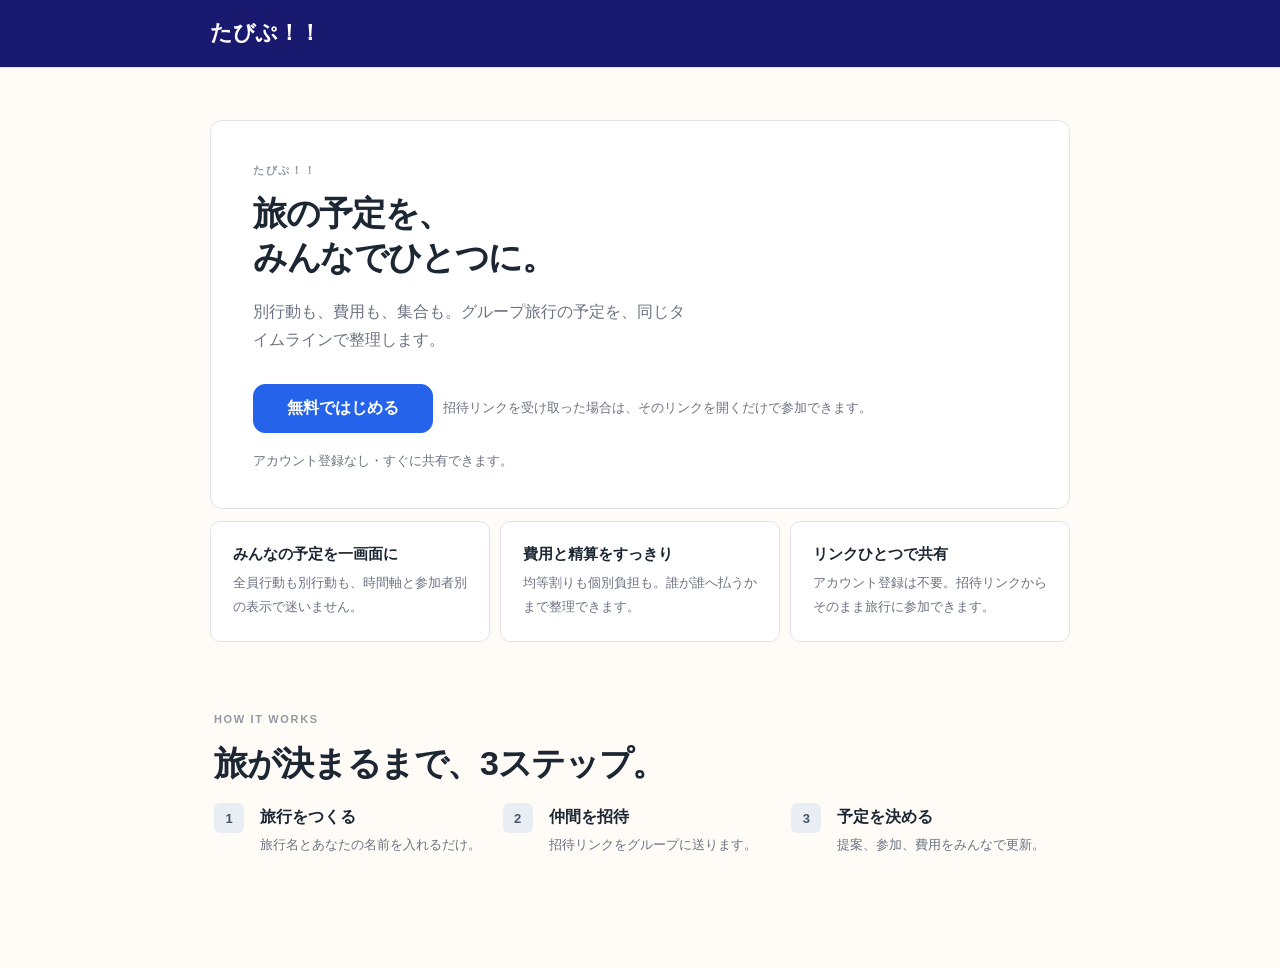
==== commit 9680962c: "Simplify landing header" ====
--- a/index.html
+++ b/index.html
@@ -6,7 +6,7 @@
   <script>const p=new URLSearchParams(location.search);if(p.has('trip')||p.has('invite')||p.has('start'))location.replace('app.html'+location.search+location.hash);</script>
 </head>
 <body class="homeOnly">
-  <header id="siteHeader" class="landingHeader"><div><p class="eyebrow">たびぷ！！</p><h1>たびぷ！！</h1></div><a class="identity termsBack" href="terms.html">利用規約</a></header>
+  <header id="siteHeader" class="landingHeader"><h1 class="serviceName">たびぷ！！</h1></header>
   <section class="welcome">
     <div class="welcomeInner"><p class="eyebrow">たびぷ！！</p><h1>旅の予定を、<br>みんなでひとつに。</h1><p>別行動も、費用も、集合も。グループ旅行の予定を、同じタイムラインで整理します。</p><div class="welcomeActions"><a class="primary homeCta" href="app.html?start=1">無料ではじめる</a><p class="homeInviteNote">招待リンクを受け取った場合は、そのリンクを開くだけで参加できます。</p></div><small>アカウント登録なし・すぐに共有できます。</small></div>
     <div class="homeFeatures"><article><i>⌁</i><h3>みんなの予定を一画面に</h3><p>全員行動も別行動も、時間軸と参加者別の表示で迷いません。</p></article><article><i>¥</i><h3>費用と精算をすっきり</h3><p>均等割りも個別負担も。誰が誰へ払うかまで整理できます。</p></article><article><i>↗</i><h3>リンクひとつで共有</h3><p>アカウント登録は不要。招待リンクからそのまま旅行に参加できます。</p></article></div>
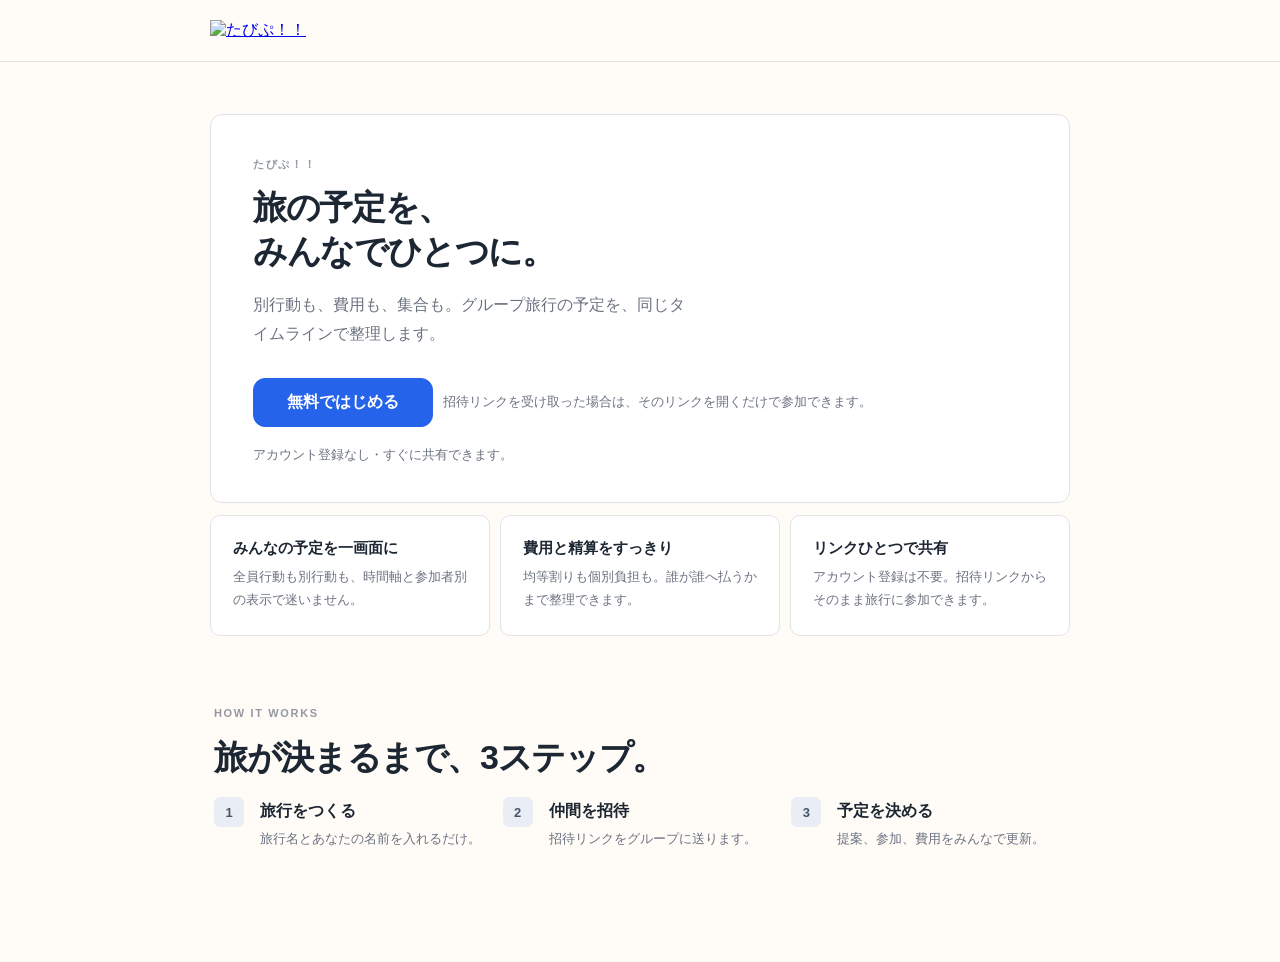
==== commit fe882fc5: "Use tabipu logo in landing header" ====
--- a/index.html
+++ b/index.html
@@ -6,7 +6,7 @@
   <script>const p=new URLSearchParams(location.search);if(p.has('trip')||p.has('invite')||p.has('start'))location.replace('app.html'+location.search+location.hash);</script>
 </head>
 <body class="homeOnly">
-  <header id="siteHeader" class="landingHeader"><h1 class="serviceName">たびぷ！！</h1></header>
+  <header id="siteHeader" class="landingHeader"><a class="serviceLogo" href="./" aria-label="たびぷ！！ ホーム"><img src="tabipu-logo.svg" alt="たびぷ！！"></a></header>
   <section class="welcome">
     <div class="welcomeInner"><p class="eyebrow">たびぷ！！</p><h1>旅の予定を、<br>みんなでひとつに。</h1><p>別行動も、費用も、集合も。グループ旅行の予定を、同じタイムラインで整理します。</p><div class="welcomeActions"><a class="primary homeCta" href="app.html?start=1">無料ではじめる</a><p class="homeInviteNote">招待リンクを受け取った場合は、そのリンクを開くだけで参加できます。</p></div><small>アカウント登録なし・すぐに共有できます。</small></div>
     <div class="homeFeatures"><article><i>⌁</i><h3>みんなの予定を一画面に</h3><p>全員行動も別行動も、時間軸と参加者別の表示で迷いません。</p></article><article><i>¥</i><h3>費用と精算をすっきり</h3><p>均等割りも個別負担も。誰が誰へ払うかまで整理できます。</p></article><article><i>↗</i><h3>リンクひとつで共有</h3><p>アカウント登録は不要。招待リンクからそのまま旅行に参加できます。</p></article></div>
--- a/style.css
+++ b/style.css
@@ -166,4 +166,6 @@
 /* Form typography scale. */
 dialog form{font-size:14px!important;line-height:1.45}dialog h2{font-size:25px!important;line-height:1.3!important}dialog label{font-size:25px!important;line-height:1.35!important}dialog input,dialog select,dialog textarea{font-size:15px!important;line-height:1.4!important}dialog .choice,dialog .identityChoice,dialog .joinParticipantButtons button{font-size:14px!important}dialog .hint,dialog .validation{font-size:12px!important;line-height:1.55!important}dialog h3,dialog legend{font-size:14px!important}@media(max-width:560px){dialog h2{font-size:25px!important}dialog label{font-size:25px!important}dialog input,dialog select,dialog textarea{font-size:16px!important}dialog .choice,dialog .identityChoice,dialog .joinParticipantButtons button{font-size:14px!important}}
 .tools>h2{margin-bottom:12px;font-size:17px!important;line-height:1.35}
+.serviceName{margin:0!important;color:#111!important;font-size:34px!important;font-weight:800!important;letter-spacing:-.05em!important}.landingHeader{justify-content:flex-start!important}.tripToolbar{max-width:860px;margin:0 auto;padding:17px 20px 15px;display:flex;align-items:center;justify-content:space-between;gap:16px;border-bottom:1px solid var(--line);background:#fffcf7}.tripToolbar h2{margin:0;color:#1d2733;font-size:21px;line-height:1.3}.tripToolbar p{margin:0}.toolbarLabel{margin-bottom:3px!important;color:var(--muted);font-size:12px;font-weight:650}.tripToolbar #tripDates{margin-top:4px;color:var(--muted);font-size:13px}.tripToolbar .headerActions{display:flex;align-items:center;gap:9px}@media(max-width:560px){#siteHeader{padding:18px 16px!important}.serviceName{font-size:31px!important}.tripToolbar{padding:14px 16px;align-items:flex-start;flex-direction:column;gap:11px}.tripToolbar .headerActions{display:flex;width:100%;flex-direction:row}.tripToolbar .headerActions .newTripButton,.tripToolbar .headerActions .identity{width:auto;min-width:0;text-align:center}.landingHeader+.welcome{padding-top:26px}}
+#siteHeader{background:#fffcf7!important;color:#111!important;border-bottom:1px solid var(--line)!important;box-shadow:none!important}.tripToolbar .newTripButton{display:inline-block!important}.tripToolbar .identity{color:#1d2733!important;background:#fff!important;border-color:#cfd5dc!important}
 
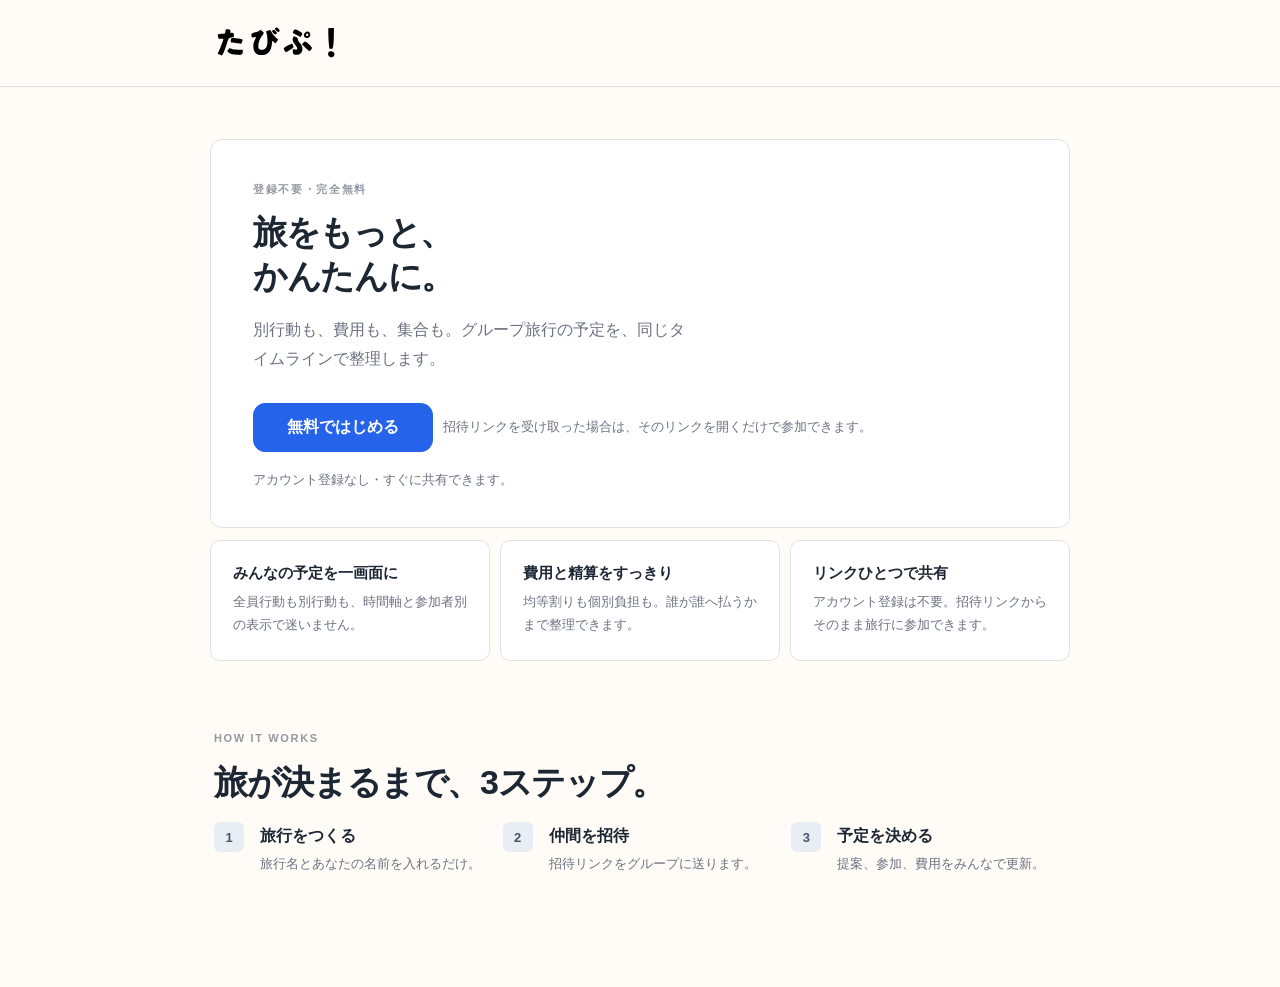
==== commit 87264fd4: "Update index.html" ====
--- a/index.html
+++ b/index.html
@@ -1,16 +1,16 @@
-<!doctype html>
-<html lang="ja">
-<head>
-  <meta charset="utf-8"><meta name="viewport" content="width=device-width,initial-scale=1">
-  <title>たびぷ！！ | みんなの旅を、ひとつに。</title><link rel="stylesheet" href="style.css?v=tabipu-20260816">
-  <script>const p=new URLSearchParams(location.search);if(p.has('trip')||p.has('invite')||p.has('start'))location.replace('app.html'+location.search+location.hash);</script>
-</head>
-<body class="homeOnly">
-  <header id="siteHeader" class="landingHeader"><a class="serviceLogo" href="./" aria-label="たびぷ！！ ホーム"><img src="tabipu-logo.svg" alt="たびぷ！！"></a></header>
-  <section class="welcome">
-    <div class="welcomeInner"><p class="eyebrow">たびぷ！！</p><h1>旅の予定を、<br>みんなでひとつに。</h1><p>別行動も、費用も、集合も。グループ旅行の予定を、同じタイムラインで整理します。</p><div class="welcomeActions"><a class="primary homeCta" href="app.html?start=1">無料ではじめる</a><p class="homeInviteNote">招待リンクを受け取った場合は、そのリンクを開くだけで参加できます。</p></div><small>アカウント登録なし・すぐに共有できます。</small></div>
-    <div class="homeFeatures"><article><i>⌁</i><h3>みんなの予定を一画面に</h3><p>全員行動も別行動も、時間軸と参加者別の表示で迷いません。</p></article><article><i>¥</i><h3>費用と精算をすっきり</h3><p>均等割りも個別負担も。誰が誰へ払うかまで整理できます。</p></article><article><i>↗</i><h3>リンクひとつで共有</h3><p>アカウント登録は不要。招待リンクからそのまま旅行に参加できます。</p></article></div>
-    <section class="homeSteps"><p class="eyebrow">HOW IT WORKS</p><h2>旅が決まるまで、3ステップ。</h2><div><article><b>1</b><h3>旅行をつくる</h3><p>旅行名とあなたの名前を入れるだけ。</p></article><article><b>2</b><h3>仲間を招待</h3><p>招待リンクをグループに送ります。</p></article><article><b>3</b><h3>予定を決める</h3><p>提案、参加、費用をみんなで更新。</p></article></div></section>
-  </section>
-</body></html>
+<!doctype html>
+<html lang="ja">
+<head>
+  <meta charset="utf-8"><meta name="viewport" content="width=device-width,initial-scale=1">
+  <title>たびぷ！|登録不要・完全無料の旅行アプリ</title><link rel="stylesheet" href="style.css?v=tabipu-20260816">
+  <script>const p=new URLSearchParams(location.search);if(p.has('trip')||p.has('invite')||p.has('start'))location.replace('app.html'+location.search+location.hash);</script>
+</head>
+<body class="homeOnly">
+  <header id="siteHeader" class="landingHeader"><a class="serviceLogo" href="./" aria-label="たびぷ！！ ホーム"><img src="tabipu-logo.svg" alt="たびぷ！！"></a></header>
+  <section class="welcome">
+    <div class="welcomeInner"><p class="eyebrow">登録不要・完全無料</p><h1>旅をもっと、<br>かんたんに。</h1><p>別行動も、費用も、集合も。グループ旅行の予定を、同じタイムラインで整理します。</p><div class="welcomeActions"><a class="primary homeCta" href="app.html?start=1">無料ではじめる</a><p class="homeInviteNote">招待リンクを受け取った場合は、そのリンクを開くだけで参加できます。</p></div><small>アカウント登録なし・すぐに共有できます。</small></div>
+    <div class="homeFeatures"><article><i>⌁</i><h3>みんなの予定を一画面に</h3><p>全員行動も別行動も、時間軸と参加者別の表示で迷いません。</p></article><article><i>¥</i><h3>費用と精算をすっきり</h3><p>均等割りも個別負担も。誰が誰へ払うかまで整理できます。</p></article><article><i>↗</i><h3>リンクひとつで共有</h3><p>アカウント登録は不要。招待リンクからそのまま旅行に参加できます。</p></article></div>
+    <section class="homeSteps"><p class="eyebrow">HOW IT WORKS</p><h2>旅が決まるまで、3ステップ。</h2><div><article><b>1</b><h3>旅行をつくる</h3><p>旅行名とあなたの名前を入れるだけ。</p></article><article><b>2</b><h3>仲間を招待</h3><p>招待リンクをグループに送ります。</p></article><article><b>3</b><h3>予定を決める</h3><p>提案、参加、費用をみんなで更新。</p></article></div></section>
+  </section>
+</body></html>
 
--- a/style.css
+++ b/style.css
@@ -167,5 +167,6 @@
 dialog form{font-size:14px!important;line-height:1.45}dialog h2{font-size:25px!important;line-height:1.3!important}dialog label{font-size:25px!important;line-height:1.35!important}dialog input,dialog select,dialog textarea{font-size:15px!important;line-height:1.4!important}dialog .choice,dialog .identityChoice,dialog .joinParticipantButtons button{font-size:14px!important}dialog .hint,dialog .validation{font-size:12px!important;line-height:1.55!important}dialog h3,dialog legend{font-size:14px!important}@media(max-width:560px){dialog h2{font-size:25px!important}dialog label{font-size:25px!important}dialog input,dialog select,dialog textarea{font-size:16px!important}dialog .choice,dialog .identityChoice,dialog .joinParticipantButtons button{font-size:14px!important}}
 .tools>h2{margin-bottom:12px;font-size:17px!important;line-height:1.35}
 .serviceName{margin:0!important;color:#111!important;font-size:34px!important;font-weight:800!important;letter-spacing:-.05em!important}.landingHeader{justify-content:flex-start!important}.tripToolbar{max-width:860px;margin:0 auto;padding:17px 20px 15px;display:flex;align-items:center;justify-content:space-between;gap:16px;border-bottom:1px solid var(--line);background:#fffcf7}.tripToolbar h2{margin:0;color:#1d2733;font-size:21px;line-height:1.3}.tripToolbar p{margin:0}.toolbarLabel{margin-bottom:3px!important;color:var(--muted);font-size:12px;font-weight:650}.tripToolbar #tripDates{margin-top:4px;color:var(--muted);font-size:13px}.tripToolbar .headerActions{display:flex;align-items:center;gap:9px}@media(max-width:560px){#siteHeader{padding:18px 16px!important}.serviceName{font-size:31px!important}.tripToolbar{padding:14px 16px;align-items:flex-start;flex-direction:column;gap:11px}.tripToolbar .headerActions{display:flex;width:100%;flex-direction:row}.tripToolbar .headerActions .newTripButton,.tripToolbar .headerActions .identity{width:auto;min-width:0;text-align:center}.landingHeader+.welcome{padding-top:26px}}
+.serviceLogo{display:inline-flex;align-items:center;text-decoration:none}.serviceLogo img{display:block;width:auto;height:46px}@media(max-width:560px){.serviceLogo img{height:40px}}
 #siteHeader{background:#fffcf7!important;color:#111!important;border-bottom:1px solid var(--line)!important;box-shadow:none!important}.tripToolbar .newTripButton{display:inline-block!important}.tripToolbar .identity{color:#1d2733!important;background:#fff!important;border-color:#cfd5dc!important}
 
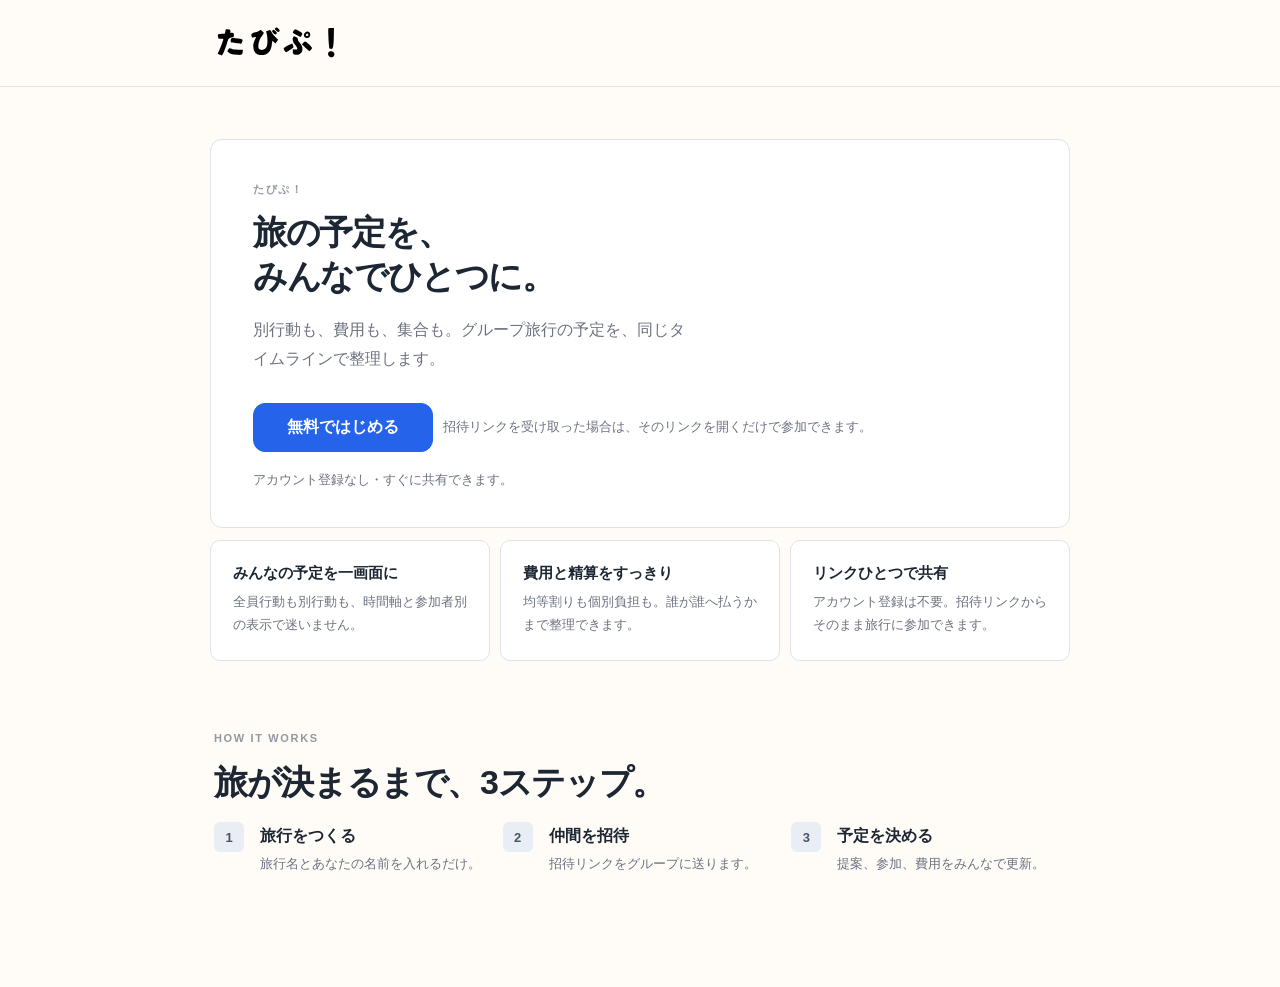
==== commit d1f0be07: "Unify brand as Tabipu" ====
--- a/index.html
+++ b/index.html
@@ -1,16 +1,16 @@
-<!doctype html>
-<html lang="ja">
-<head>
-  <meta charset="utf-8"><meta name="viewport" content="width=device-width,initial-scale=1">
-  <title>たびぷ！|登録不要・完全無料の旅行アプリ</title><link rel="stylesheet" href="style.css?v=tabipu-20260816">
-  <script>const p=new URLSearchParams(location.search);if(p.has('trip')||p.has('invite')||p.has('start'))location.replace('app.html'+location.search+location.hash);</script>
-</head>
-<body class="homeOnly">
-  <header id="siteHeader" class="landingHeader"><a class="serviceLogo" href="./" aria-label="たびぷ！！ ホーム"><img src="tabipu-logo.svg" alt="たびぷ！！"></a></header>
-  <section class="welcome">
-    <div class="welcomeInner"><p class="eyebrow">登録不要・完全無料</p><h1>旅をもっと、<br>かんたんに。</h1><p>別行動も、費用も、集合も。グループ旅行の予定を、同じタイムラインで整理します。</p><div class="welcomeActions"><a class="primary homeCta" href="app.html?start=1">無料ではじめる</a><p class="homeInviteNote">招待リンクを受け取った場合は、そのリンクを開くだけで参加できます。</p></div><small>アカウント登録なし・すぐに共有できます。</small></div>
-    <div class="homeFeatures"><article><i>⌁</i><h3>みんなの予定を一画面に</h3><p>全員行動も別行動も、時間軸と参加者別の表示で迷いません。</p></article><article><i>¥</i><h3>費用と精算をすっきり</h3><p>均等割りも個別負担も。誰が誰へ払うかまで整理できます。</p></article><article><i>↗</i><h3>リンクひとつで共有</h3><p>アカウント登録は不要。招待リンクからそのまま旅行に参加できます。</p></article></div>
-    <section class="homeSteps"><p class="eyebrow">HOW IT WORKS</p><h2>旅が決まるまで、3ステップ。</h2><div><article><b>1</b><h3>旅行をつくる</h3><p>旅行名とあなたの名前を入れるだけ。</p></article><article><b>2</b><h3>仲間を招待</h3><p>招待リンクをグループに送ります。</p></article><article><b>3</b><h3>予定を決める</h3><p>提案、参加、費用をみんなで更新。</p></article></div></section>
-  </section>
-</body></html>
+<!doctype html>
+<html lang="ja">
+<head>
+  <meta charset="utf-8"><meta name="viewport" content="width=device-width,initial-scale=1">
+  <title>たびぷ！ | みんなの旅を、ひとつに。</title><link rel="stylesheet" href="style.css?v=tabipu-20260816">
+  <script>const p=new URLSearchParams(location.search);if(p.has('trip')||p.has('invite')||p.has('start'))location.replace('app.html'+location.search+location.hash);</script>
+</head>
+<body class="homeOnly">
+  <header id="siteHeader" class="landingHeader"><a class="serviceLogo" href="./" aria-label="たびぷ！ ホーム"><img src="tabipu-logo.svg" alt="たびぷ！"></a></header>
+  <section class="welcome">
+    <div class="welcomeInner"><p class="eyebrow">たびぷ！</p><h1>旅の予定を、<br>みんなでひとつに。</h1><p>別行動も、費用も、集合も。グループ旅行の予定を、同じタイムラインで整理します。</p><div class="welcomeActions"><a class="primary homeCta" href="app.html?start=1">無料ではじめる</a><p class="homeInviteNote">招待リンクを受け取った場合は、そのリンクを開くだけで参加できます。</p></div><small>アカウント登録なし・すぐに共有できます。</small></div>
+    <div class="homeFeatures"><article><i>⌁</i><h3>みんなの予定を一画面に</h3><p>全員行動も別行動も、時間軸と参加者別の表示で迷いません。</p></article><article><i>¥</i><h3>費用と精算をすっきり</h3><p>均等割りも個別負担も。誰が誰へ払うかまで整理できます。</p></article><article><i>↗</i><h3>リンクひとつで共有</h3><p>アカウント登録は不要。招待リンクからそのまま旅行に参加できます。</p></article></div>
+    <section class="homeSteps"><p class="eyebrow">HOW IT WORKS</p><h2>旅が決まるまで、3ステップ。</h2><div><article><b>1</b><h3>旅行をつくる</h3><p>旅行名とあなたの名前を入れるだけ。</p></article><article><b>2</b><h3>仲間を招待</h3><p>招待リンクをグループに送ります。</p></article><article><b>3</b><h3>予定を決める</h3><p>提案、参加、費用をみんなで更新。</p></article></div></section>
+  </section>
+</body></html>
 
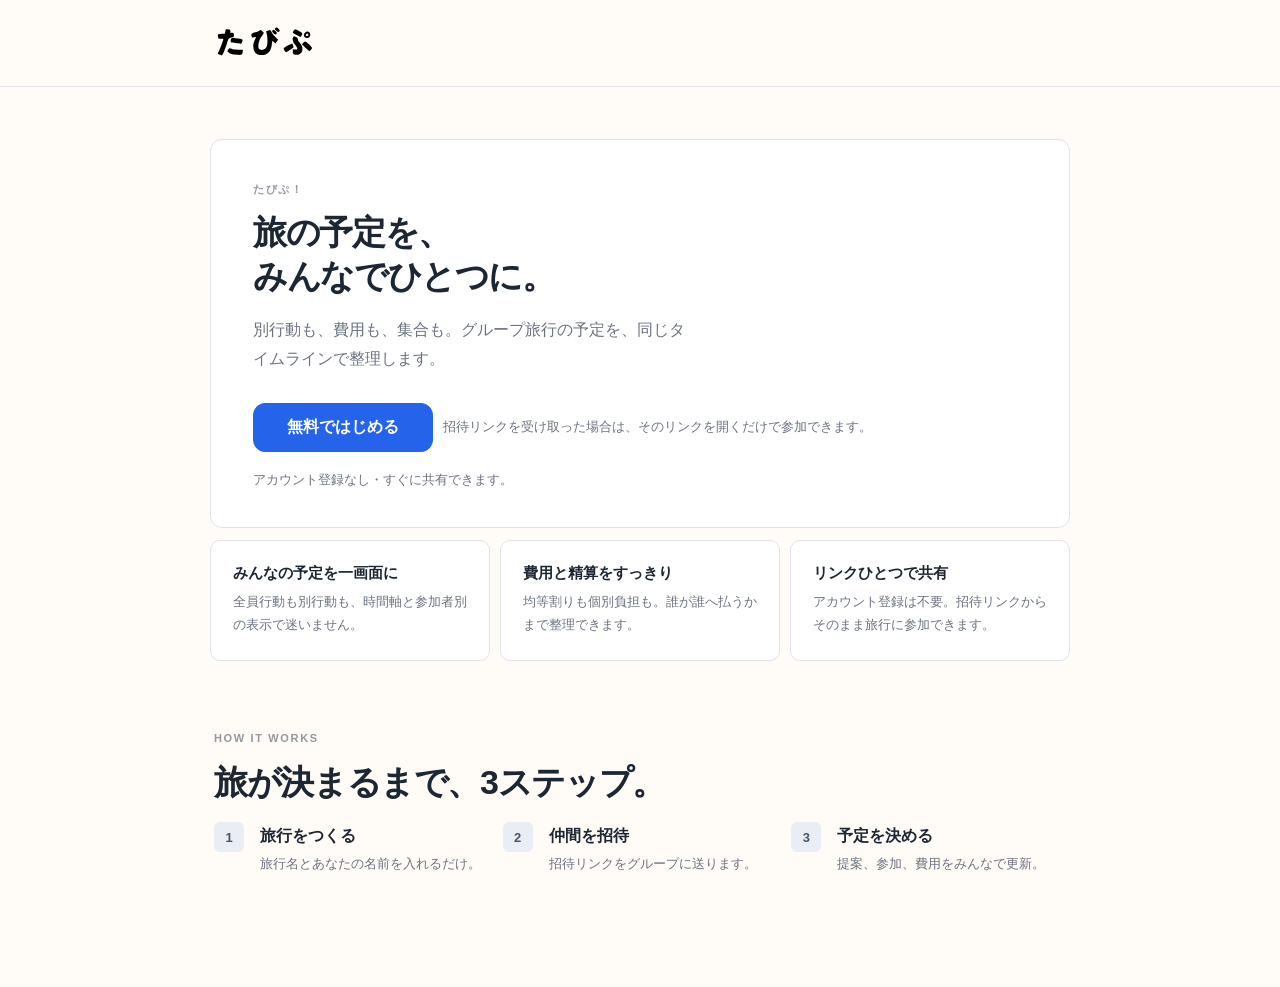
==== commit d3dbc6cf: "Fix free start journey" ====
--- a/index.html
+++ b/index.html
@@ -8,7 +8,7 @@
 <body class="homeOnly">
   <header id="siteHeader" class="landingHeader"><a class="serviceLogo" href="./" aria-label="たびぷ！ ホーム"><img src="tabipu-logo.svg" alt="たびぷ！"></a></header>
   <section class="welcome">
-    <div class="welcomeInner"><p class="eyebrow">たびぷ！</p><h1>旅の予定を、<br>みんなでひとつに。</h1><p>別行動も、費用も、集合も。グループ旅行の予定を、同じタイムラインで整理します。</p><div class="welcomeActions"><a class="primary homeCta" href="app.html?start=1">無料ではじめる</a><p class="homeInviteNote">招待リンクを受け取った場合は、そのリンクを開くだけで参加できます。</p></div><small>アカウント登録なし・すぐに共有できます。</small></div>
+    <div class="welcomeInner"><p class="eyebrow">たびぷ！</p><h1>旅の予定を、<br>みんなでひとつに。</h1><p>別行動も、費用も、集合も。グループ旅行の予定を、同じタイムラインで整理します。</p><div class="welcomeActions"><a class="primary homeCta" href="./app.html?start=1">無料ではじめる</a><p class="homeInviteNote">招待リンクを受け取った場合は、そのリンクを開くだけで参加できます。</p></div><small>アカウント登録なし・すぐに共有できます。</small></div>
     <div class="homeFeatures"><article><i>⌁</i><h3>みんなの予定を一画面に</h3><p>全員行動も別行動も、時間軸と参加者別の表示で迷いません。</p></article><article><i>¥</i><h3>費用と精算をすっきり</h3><p>均等割りも個別負担も。誰が誰へ払うかまで整理できます。</p></article><article><i>↗</i><h3>リンクひとつで共有</h3><p>アカウント登録は不要。招待リンクからそのまま旅行に参加できます。</p></article></div>
     <section class="homeSteps"><p class="eyebrow">HOW IT WORKS</p><h2>旅が決まるまで、3ステップ。</h2><div><article><b>1</b><h3>旅行をつくる</h3><p>旅行名とあなたの名前を入れるだけ。</p></article><article><b>2</b><h3>仲間を招待</h3><p>招待リンクをグループに送ります。</p></article><article><b>3</b><h3>予定を決める</h3><p>提案、参加、費用をみんなで更新。</p></article></div></section>
   </section>
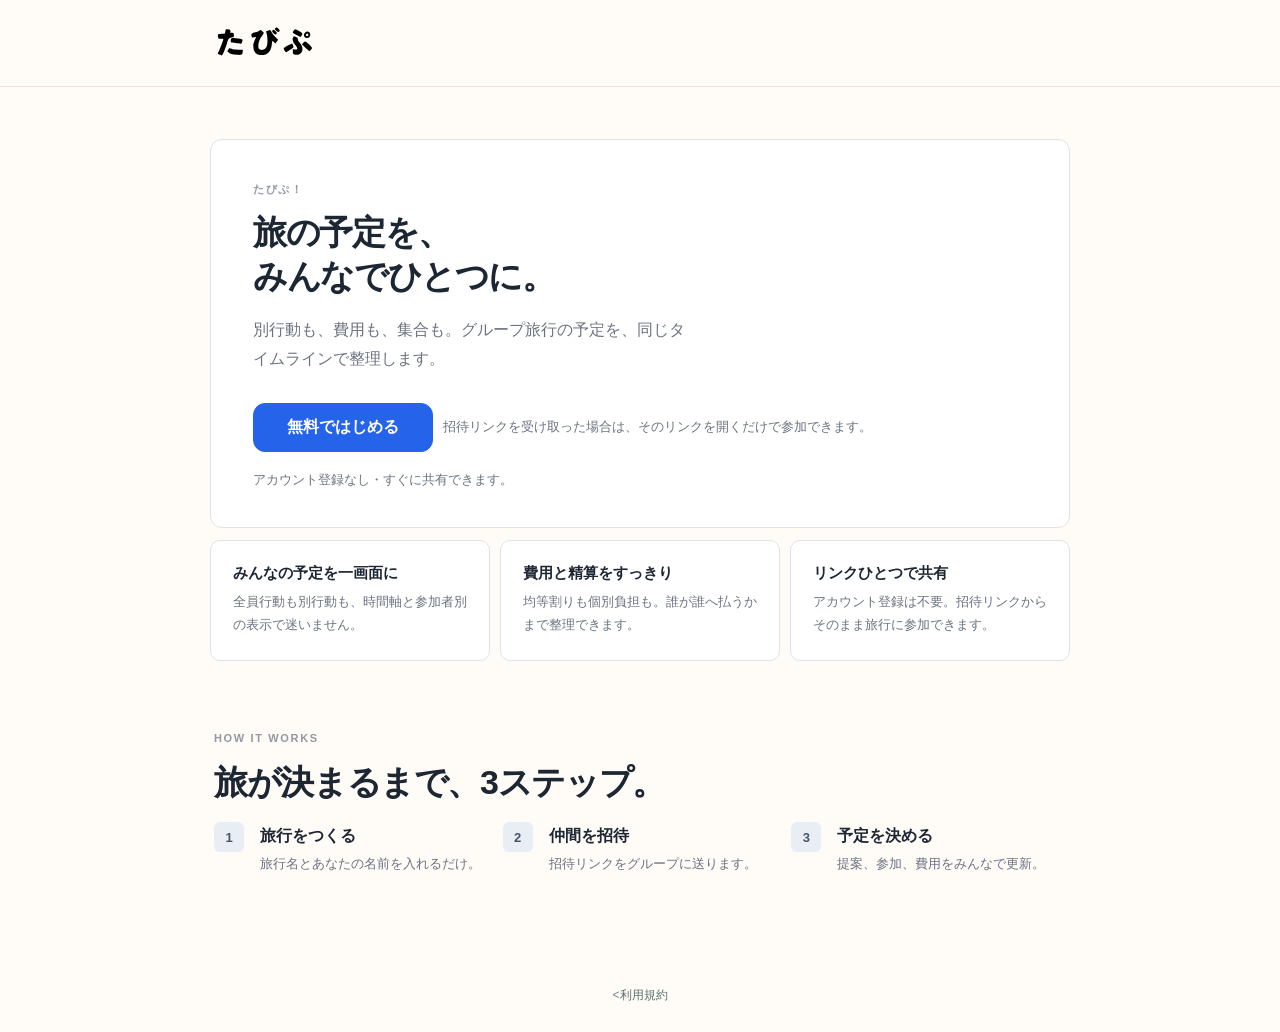
==== commit 25feb2e0: "Update index.html" ====
--- a/index.html
+++ b/index.html
@@ -1,16 +1,17 @@
-<!doctype html>
-<html lang="ja">
-<head>
-  <meta charset="utf-8"><meta name="viewport" content="width=device-width,initial-scale=1">
-  <title>たびぷ！ | みんなの旅を、ひとつに。</title><link rel="stylesheet" href="style.css?v=tabipu-20260816">
-  <script>const p=new URLSearchParams(location.search);if(p.has('trip')||p.has('invite')||p.has('start'))location.replace('app.html'+location.search+location.hash);</script>
-</head>
-<body class="homeOnly">
-  <header id="siteHeader" class="landingHeader"><a class="serviceLogo" href="./" aria-label="たびぷ！ ホーム"><img src="tabipu-logo.svg" alt="たびぷ！"></a></header>
-  <section class="welcome">
-    <div class="welcomeInner"><p class="eyebrow">たびぷ！</p><h1>旅の予定を、<br>みんなでひとつに。</h1><p>別行動も、費用も、集合も。グループ旅行の予定を、同じタイムラインで整理します。</p><div class="welcomeActions"><a class="primary homeCta" href="./app.html?start=1">無料ではじめる</a><p class="homeInviteNote">招待リンクを受け取った場合は、そのリンクを開くだけで参加できます。</p></div><small>アカウント登録なし・すぐに共有できます。</small></div>
-    <div class="homeFeatures"><article><i>⌁</i><h3>みんなの予定を一画面に</h3><p>全員行動も別行動も、時間軸と参加者別の表示で迷いません。</p></article><article><i>¥</i><h3>費用と精算をすっきり</h3><p>均等割りも個別負担も。誰が誰へ払うかまで整理できます。</p></article><article><i>↗</i><h3>リンクひとつで共有</h3><p>アカウント登録は不要。招待リンクからそのまま旅行に参加できます。</p></article></div>
-    <section class="homeSteps"><p class="eyebrow">HOW IT WORKS</p><h2>旅が決まるまで、3ステップ。</h2><div><article><b>1</b><h3>旅行をつくる</h3><p>旅行名とあなたの名前を入れるだけ。</p></article><article><b>2</b><h3>仲間を招待</h3><p>招待リンクをグループに送ります。</p></article><article><b>3</b><h3>予定を決める</h3><p>提案、参加、費用をみんなで更新。</p></article></div></section>
-  </section>
-</body></html>
+<!doctype html>
+<html lang="ja">
+<head>
+  <meta charset="utf-8"><meta name="viewport" content="width=device-width,initial-scale=1">
+  <title>たびぷ！ みんなの旅を、ひとつに。</title><link rel="stylesheet" href="style.css?v=tabipu-20260816">
+  <script>const p=new URLSearchParams(location.search);if(p.has('trip')||p.has('invite')||p.has('start'))location.replace('app.html'+location.search+location.hash);</script>
+</head>
+<body class="homeOnly">
+  <header id="siteHeader" class="landingHeader"><a class="serviceLogo" href="./" aria-label="たびぷ！ ホーム"><img src="tabipu-logo.svg" alt="たびぷ！"></a></header>
+  <section class="welcome">
+    <div class="welcomeInner"><p class="eyebrow">たびぷ！</p><h1>旅の予定を、<br>みんなでひとつに。</h1><p>別行動も、費用も、集合も。グループ旅行の予定を、同じタイムラインで整理します。</p><div class="welcomeActions"><a class="primary homeCta" href="./app.html?start=1">無料ではじめる</a><p class="homeInviteNote">招待リンクを受け取った場合は、そのリンクを開くだけで参加できます。</p></div><small>アカウント登録なし・すぐに共有できます。</small></div>
+    <div class="homeFeatures"><article><i>⌁</i><h3>みんなの予定を一画面に</h3><p>全員行動も別行動も、時間軸と参加者別の表示で迷いません。</p></article><article><i>¥</i><h3>費用と精算をすっきり</h3><p>均等割りも個別負担も。誰が誰へ払うかまで整理できます。</p></article><article><i>↗</i><h3>リンクひとつで共有</h3><p>アカウント登録は不要。招待リンクからそのまま旅行に参加できます。</p></article></div>
+    <section class="homeSteps"><p class="eyebrow">HOW IT WORKS</p><h2>旅が決まるまで、3ステップ。</h2><div><article><b>1</b><h3>旅行をつくる</h3><p>旅行名とあなたの名前を入れるだけ。</p></article><article><b>2</b><h3>仲間を招待</h3><p>招待リンクをグループに送ります。</p></article><article><b>3</b><h3>予定を決める</h3><p>提案、参加、費用をみんなで更新。</p></article></div></section>
+  </section>
+    </main><footer class="siteFooter"><<a href="terms.html">利用規約</a></footer>
+</body></html>
 
--- a/style.css
+++ b/style.css
@@ -164,7 +164,7 @@
 .welcome{background:#fffcf7!important}
 
 /* Form typography scale. */
-dialog form{font-size:14px!important;line-height:1.45}dialog h2{font-size:25px!important;line-height:1.3!important}dialog label{font-size:25px!important;line-height:1.35!important}dialog input,dialog select,dialog textarea{font-size:15px!important;line-height:1.4!important}dialog .choice,dialog .identityChoice,dialog .joinParticipantButtons button{font-size:14px!important}dialog .hint,dialog .validation{font-size:12px!important;line-height:1.55!important}dialog h3,dialog legend{font-size:14px!important}@media(max-width:560px){dialog h2{font-size:25px!important}dialog label{font-size:25px!important}dialog input,dialog select,dialog textarea{font-size:16px!important}dialog .choice,dialog .identityChoice,dialog .joinParticipantButtons button{font-size:14px!important}}
+dialog form{font-size:14px!important;line-height:1.45}dialog h2{font-size:25px!important;line-height:1.3!important}dialog label{font-size:20px!important;line-height:1.35!important}dialog input,dialog select,dialog textarea{font-size:15px!important;line-height:1.4!important}dialog .choice,dialog .identityChoice,dialog .joinParticipantButtons button{font-size:14px!important}dialog .hint,dialog .validation{font-size:12px!important;line-height:1.55!important}dialog h3,dialog legend{font-size:14px!important}@media(max-width:560px){dialog h2{font-size:25px!important}dialog label{font-size:20px!important}dialog input,dialog select,dialog textarea{font-size:16px!important}dialog .choice,dialog .identityChoice,dialog .joinParticipantButtons button{font-size:14px!important}}
 .tools>h2{margin-bottom:12px;font-size:17px!important;line-height:1.35}
 .serviceName{margin:0!important;color:#111!important;font-size:34px!important;font-weight:800!important;letter-spacing:-.05em!important}.landingHeader{justify-content:flex-start!important}.tripToolbar{max-width:860px;margin:0 auto;padding:17px 20px 15px;display:flex;align-items:center;justify-content:space-between;gap:16px;border-bottom:1px solid var(--line);background:#fffcf7}.tripToolbar h2{margin:0;color:#1d2733;font-size:21px;line-height:1.3}.tripToolbar p{margin:0}.toolbarLabel{margin-bottom:3px!important;color:var(--muted);font-size:12px;font-weight:650}.tripToolbar #tripDates{margin-top:4px;color:var(--muted);font-size:13px}.tripToolbar .headerActions{display:flex;align-items:center;gap:9px}@media(max-width:560px){#siteHeader{padding:18px 16px!important}.serviceName{font-size:31px!important}.tripToolbar{padding:14px 16px;align-items:flex-start;flex-direction:column;gap:11px}.tripToolbar .headerActions{display:flex;width:100%;flex-direction:row}.tripToolbar .headerActions .newTripButton,.tripToolbar .headerActions .identity{width:auto;min-width:0;text-align:center}.landingHeader+.welcome{padding-top:26px}}
 .serviceLogo{display:inline-flex;align-items:center;text-decoration:none}.serviceLogo img{display:block;width:auto;height:46px}@media(max-width:560px){.serviceLogo img{height:40px}}
